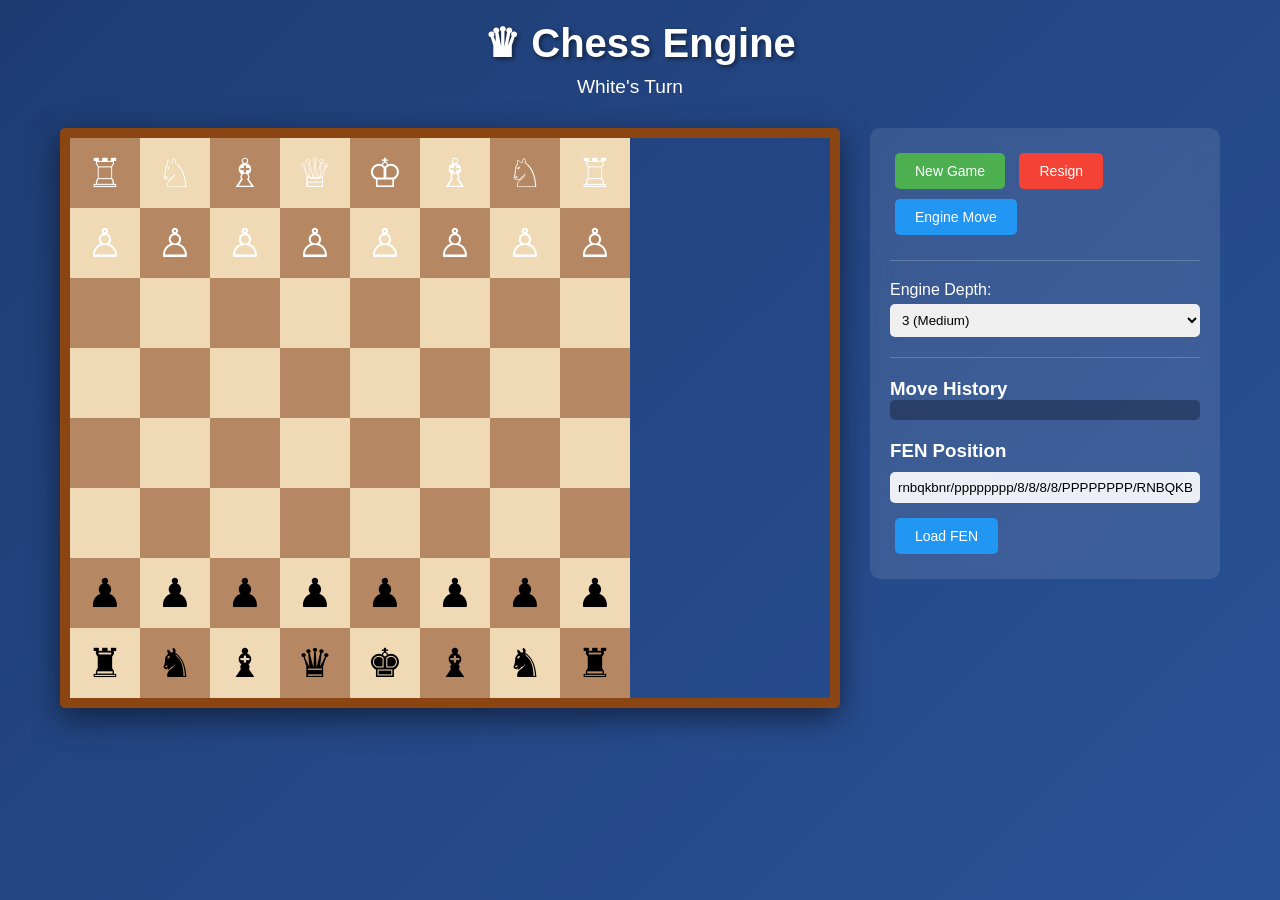
==== src/main/resources/Front-End/index.html @ 4b783d6b "Added whole front end and engine api using javascript" ====
<!DOCTYPE html>
<html lang="en">
<head>
    <meta charset="UTF-8">
    <meta name="viewport" content="width=device-width, initial-scale=1.0">
    <title>Chess Engine</title>
    <link rel="stylesheet" href="styles/styles.css">
</head>
<body>
<div class="chess-container">
    <header class="header">
        <h1>♛ Chess Engine</h1>
        <div class="game-info">
            <span id="player-turn">White's Turn</span>
            <span id="game-status"></span>
        </div>
    </header>

    <div class="main-content">
        <div class="chess-board" id="chess-board">
            <!-- Board will be generated by JavaScript -->
        </div>

        <div class="control-panel">
            <div class="move-controls">
                <button id="new-game" class="btn btn-primary">New Game</button>
                <button id="resign" class="btn btn-danger">Resign</button>
                <button id="engine-move" class="btn btn-secondary">Engine Move</button>
            </div>

            <div class="engine-controls">
                <label for="engine-depth">Engine Depth:</label>
                <select id="engine-depth">
                    <option value="1">1 (Easy)</option>
                    <option value="2">2</option>
                    <option value="3" selected>3 (Medium)</option>
                    <option value="4">4</option>
                    <option value="5">5 (Hard)</option>
                </select>
            </div>

            <div class="move-history">
                <h3>Move History</h3>
                <div id="move-list" class="move-list"></div>
            </div>

            <div class="fen-section">
                <h3>FEN Position</h3>
                <input type="text" id="fen-input" readonly>
                <button id="load-fen" class="btn btn-secondary">Load FEN</button>
            </div>
        </div>
    </div>

    <div class="modal" id="game-over-modal">
        <div class="modal-content">
            <h2 id="modal-title">Game Over</h2>
            <p id="modal-message"></p>
            <button id="modal-new-game" class="btn btn-primary">New Game</button>
            <button id="modal-close" class="btn btn-secondary">Close</button>
        </div>
    </div>
</div>

<script src="scripts/chess-ui.js"></script>
<script src="scripts/chess-engine-api.js"></script>
</body>
</html>
---- src/main/resources/Front-End/styles/styles.css ----
* {
    margin: 0;
    padding: 0;
    box-sizing: border-box;
}

body {
    font-family: 'Segoe UI', Tahoma, Geneva, Verdana, sans-serif;
    background: linear-gradient(135deg, #1e3c72, #2a5298);
    color: white;
    min-height: 100vh;
}

.chess-container {
    max-width: 1200px;
    margin: 0 auto;
    padding: 20px;
}

.header {
    text-align: center;
    margin-bottom: 30px;
}

.header h1 {
    font-size: 2.5em;
    margin-bottom: 10px;
    text-shadow: 2px 2px 4px rgba(0,0,0,0.5);
}

.game-info {
    display: flex;
    justify-content: center;
    gap: 20px;
    font-size: 1.2em;
}

.main-content {
    display: grid;
    grid-template-columns: 1fr 350px;
    gap: 30px;
    align-items: start;
}

/* Chess Board */
.chess-board {
    display: grid;
    grid-template-columns: repeat(8, 70px);
    grid-template-rows: repeat(8, 70px);
    border: 10px solid #8B4513;
    border-radius: 5px;
    box-shadow: 0 10px 30px rgba(0,0,0,0.5);
}

.square {
    display: flex;
    align-items: center;
    justify-content: center;
    font-size: 40px;
    cursor: pointer;
    transition: all 0.2s ease;
    position: relative;
}

.square.light {
    background-color: #f0d9b5;
}

.square.dark {
    background-color: #b58863;
}

.square.selected {
    background-color: #b5c7f0 !important;
}

.square.legal-move::after {
    content: '';
    position: absolute;
    width: 20px;
    height: 20px;
    background-color: rgba(0, 255, 0, 0.3);
    border-radius: 50%;
}

.square.legal-capture::after {
    content: '';
    position: absolute;
    width: 60px;
    height: 60px;
    border: 3px solid rgba(255, 0, 0, 0.5);
    border-radius: 50%;
}

.square.check {
    background-color: #ff6b6b !important;
}

/* Control Panel */
.control-panel {
    background: rgba(255, 255, 255, 0.1);
    padding: 20px;
    border-radius: 10px;
    backdrop-filter: blur(10px);
}

.btn {
    padding: 10px 20px;
    border: none;
    border-radius: 5px;
    cursor: pointer;
    font-size: 14px;
    margin: 5px;
    transition: all 0.3s ease;
}

.btn-primary {
    background: #4CAF50;
    color: white;
}

.btn-primary:hover {
    background: #45a049;
}

.btn-secondary {
    background: #2196F3;
    color: white;
}

.btn-secondary:hover {
    background: #0b7dda;
}

.btn-danger {
    background: #f44336;
    color: white;
}

.btn-danger:hover {
    background: #da190b;
}

.move-controls, .engine-controls {
    margin-bottom: 20px;
    padding-bottom: 20px;
    border-bottom: 1px solid rgba(255,255,255,0.2);
}

.engine-controls label {
    display: block;
    margin-bottom: 5px;
}

.engine-controls select {
    width: 100%;
    padding: 8px;
    border-radius: 5px;
    border: none;
}

.move-history {
    margin-bottom: 20px;
}

.move-list {
    max-height: 200px;
    overflow-y: auto;
    background: rgba(0,0,0,0.3);
    padding: 10px;
    border-radius: 5px;
}

.move-item {
    padding: 5px;
    border-bottom: 1px solid rgba(255,255,255,0.1);
}

.fen-section input {
    width: 100%;
    padding: 8px;
    margin: 10px 0;
    border-radius: 5px;
    border: none;
    background: rgba(255,255,255,0.9);
}

/* Modal */
.modal {
    display: none;
    position: fixed;
    top: 0;
    left: 0;
    width: 100%;
    height: 100%;
    background: rgba(0,0,0,0.8);
    z-index: 1000;
}

.modal-content {
    position: absolute;
    top: 50%;
    left: 50%;
    transform: translate(-50%, -50%);
    background: white;
    color: #333;
    padding: 30px;
    border-radius: 10px;
    text-align: center;
    min-width: 300px;
}

.modal h2 {
    margin-bottom: 15px;
    color: #2a5298;
}

/* Responsive */
@media (max-width: 768px) {
    .main-content {
        grid-template-columns: 1fr;
    }

    .chess-board {
        grid-template-columns: repeat(8, 40px);
        grid-template-rows: repeat(8, 40px);
    }

    .square {
        font-size: 25px;
    }
}
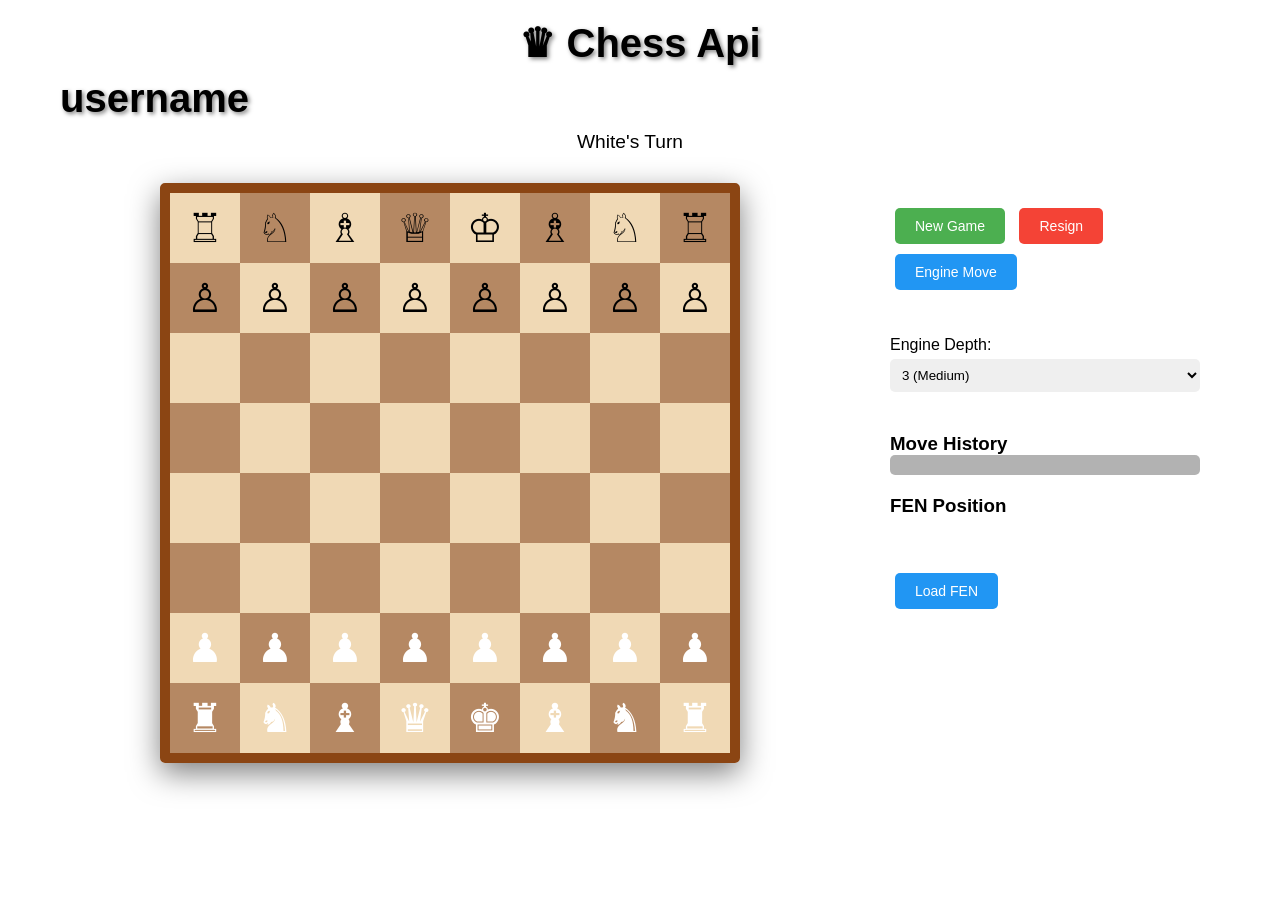
==== commit 088fae75: "Fixed tests and moved from polling to web socket" ====
--- a/src/main/resources/Front-End/index.html
+++ b/src/main/resources/Front-End/index.html
@@ -9,7 +9,8 @@
 <body>
 <div class="chess-container">
     <header class="header">
-        <h1>♛ Chess Engine</h1>
+        <h1>♛ Chess Api</h1>
+        <h2 id="username">username</h2>
         <div class="game-info">
             <span id="player-turn">White's Turn</span>
             <span id="game-status"></span>
@@ -61,8 +62,8 @@
         </div>
     </div>
 </div>
-
 <script src="scripts/chess-ui.js"></script>
 <script src="scripts/chess-engine-api.js"></script>
+<script src="scripts/update-interface.js"></script>
 </body>
 </html>
--- a/src/main/resources/Front-End/styles/styles.css
+++ b/src/main/resources/Front-End/styles/styles.css
@@ -6,8 +6,11 @@
 
 body {
     font-family: 'Segoe UI', Tahoma, Geneva, Verdana, sans-serif;
-    background: linear-gradient(135deg, #1e3c72, #2a5298);
-    color: white;
+    background-image: url('Front-End/web-images/HD-wallpaper-chess-world-king-grass-queen-piece-chess.jpg');
+    background-size: cover; /* makes it fill the screen */
+    background-repeat: no-repeat;
+    background-attachment: fixed; /* keeps it in place when scrolling */
+    margin: 0;
     min-height: 100vh;
 }
 
@@ -23,6 +26,13 @@
 }
 
 .header h1 {
+    font-size: 2.5em;
+    margin-bottom: 10px;
+    text-shadow: 2px 2px 4px rgba(0,0,0,0.5);
+}
+
+.header h2 {
+    text-align: start;
     font-size: 2.5em;
     margin-bottom: 10px;
     text-shadow: 2px 2px 4px rgba(0,0,0,0.5);
@@ -50,6 +60,8 @@
     border: 10px solid #8B4513;
     border-radius: 5px;
     box-shadow: 0 10px 30px rgba(0,0,0,0.5);
+    margin: auto;   /* centers board */
+    max-width: 100%; /* prevents overflow */
 }
 
 .square {
@@ -215,6 +227,7 @@
     color: #2a5298;
 }
 
+
 /* Responsive */
 @media (max-width: 768px) {
     .main-content {
